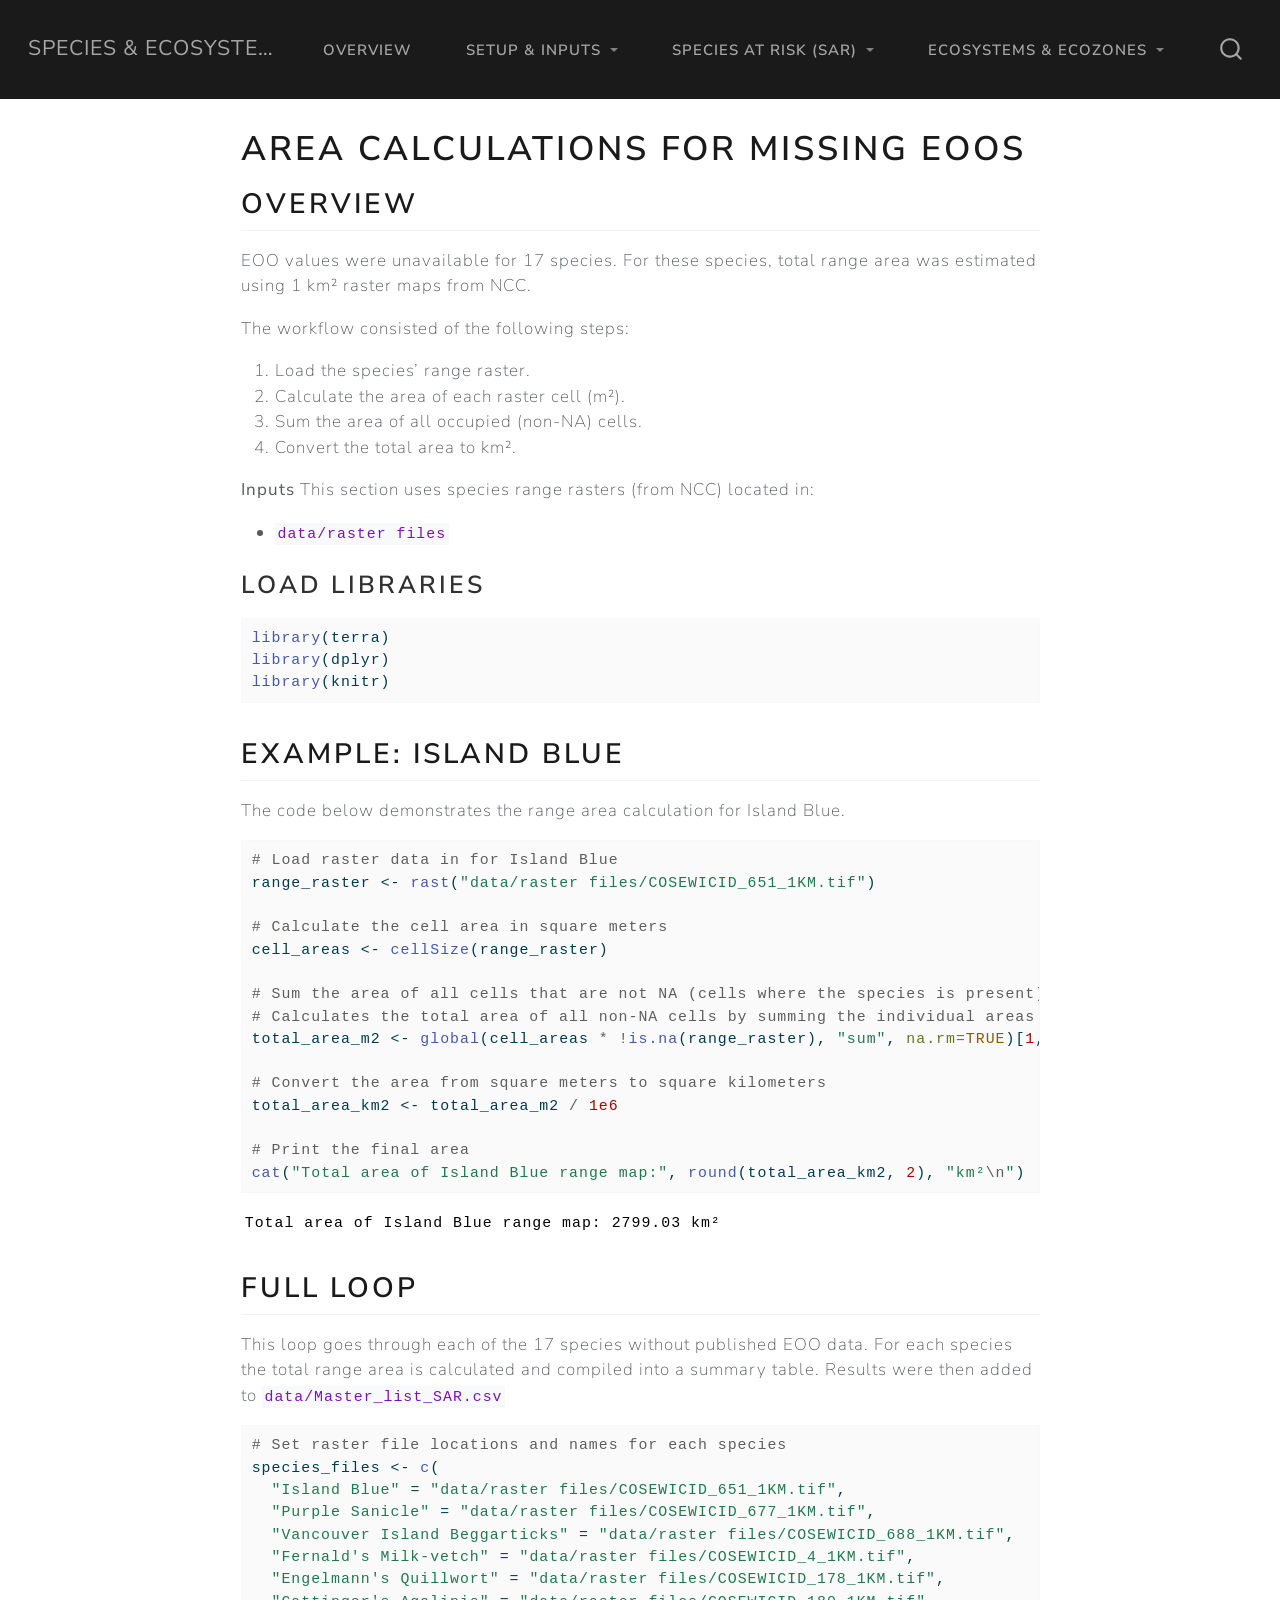
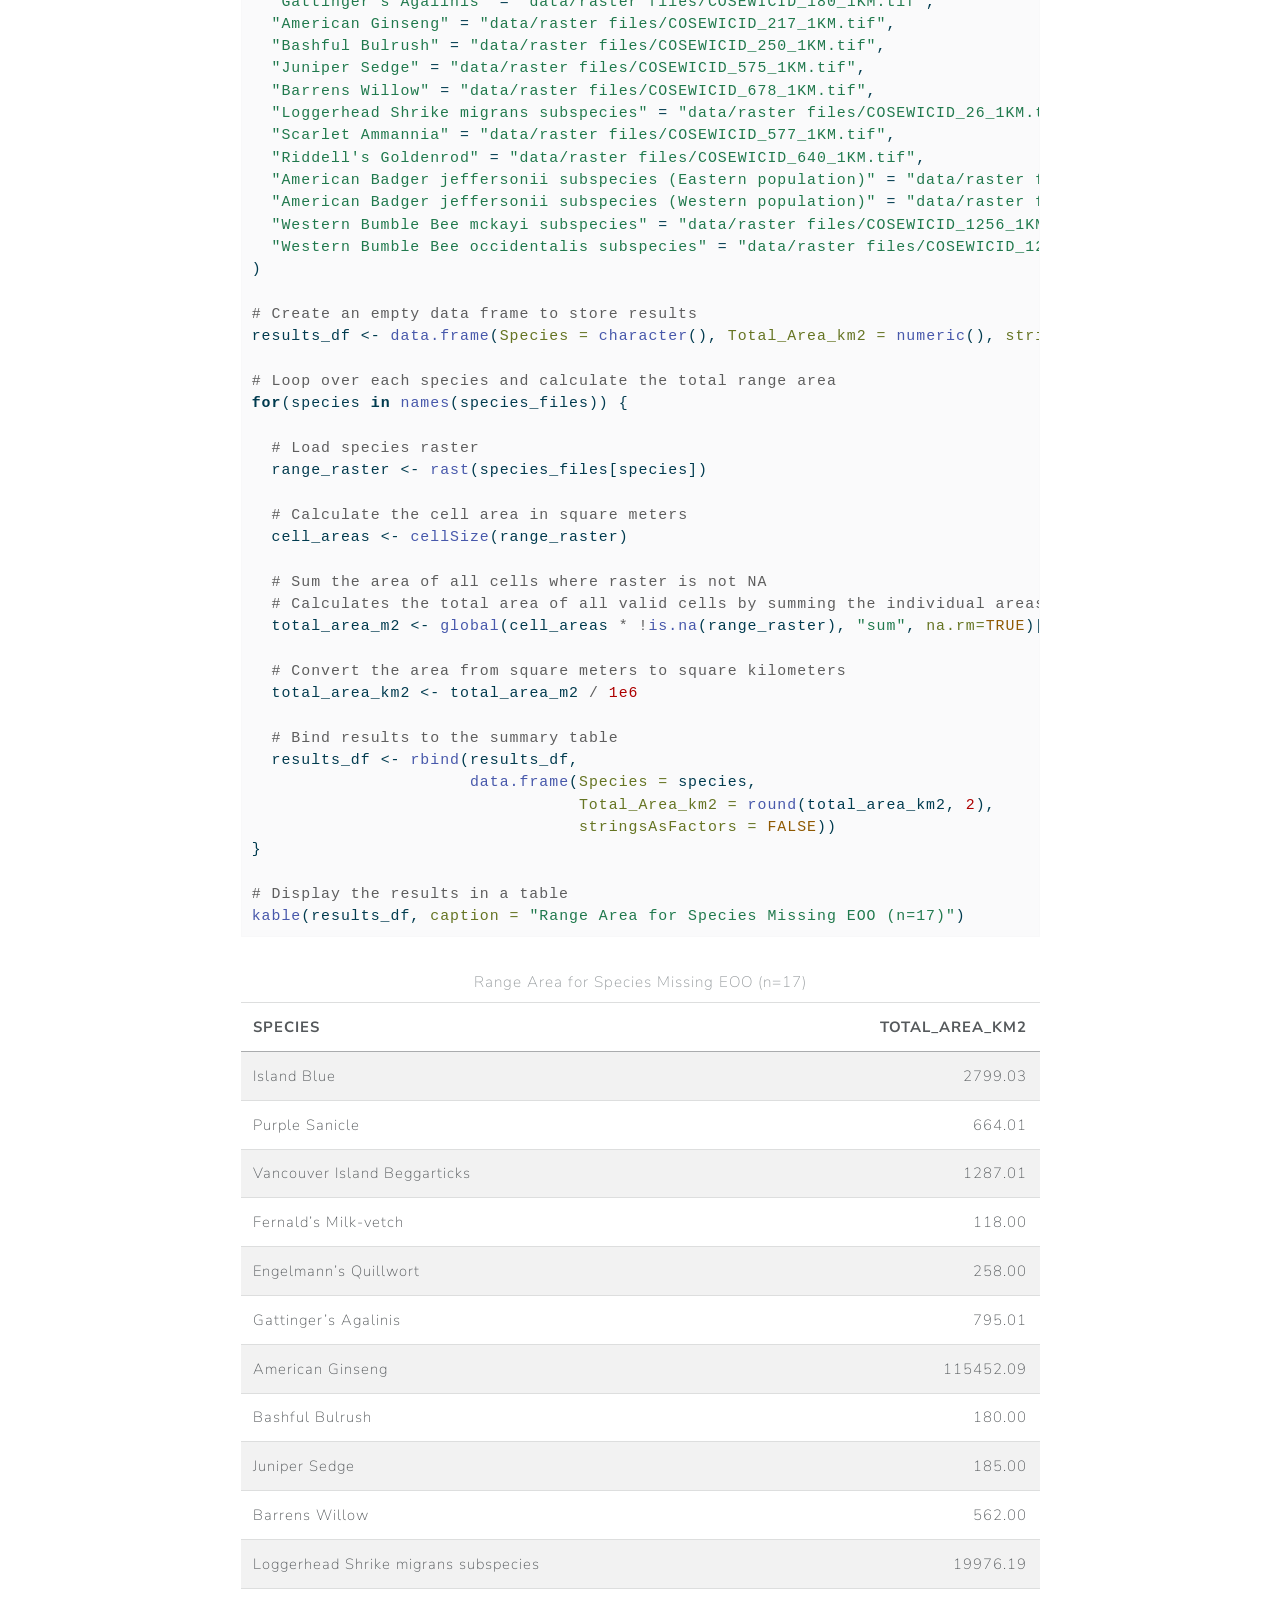
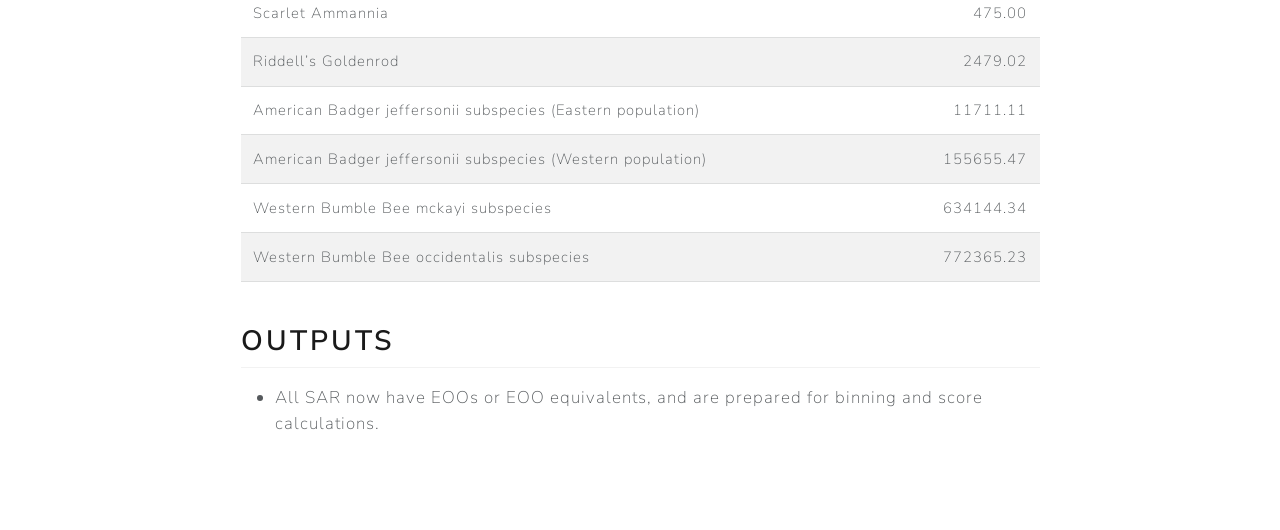
==== 01-Range_Map_Area_Calculations.html @ 6e0d2b4c "pages" ====
<!DOCTYPE html>
<html xmlns="http://www.w3.org/1999/xhtml" lang="en" xml:lang="en"><head>

<meta charset="utf-8">
<meta name="generator" content="quarto-1.7.32">

<meta name="viewport" content="width=device-width, initial-scale=1.0, user-scalable=yes">


<title>Area Calculations for Missing EOOs – Species &amp; Ecosystem Mapping Project Code</title>
<style>
code{white-space: pre-wrap;}
span.smallcaps{font-variant: small-caps;}
div.columns{display: flex; gap: min(4vw, 1.5em);}
div.column{flex: auto; overflow-x: auto;}
div.hanging-indent{margin-left: 1.5em; text-indent: -1.5em;}
ul.task-list{list-style: none;}
ul.task-list li input[type="checkbox"] {
  width: 0.8em;
  margin: 0 0.8em 0.2em -1em; /* quarto-specific, see https://github.com/quarto-dev/quarto-cli/issues/4556 */ 
  vertical-align: middle;
}
/* CSS for syntax highlighting */
html { -webkit-text-size-adjust: 100%; }
pre > code.sourceCode { white-space: pre; position: relative; }
pre > code.sourceCode > span { display: inline-block; line-height: 1.25; }
pre > code.sourceCode > span:empty { height: 1.2em; }
.sourceCode { overflow: visible; }
code.sourceCode > span { color: inherit; text-decoration: inherit; }
div.sourceCode { margin: 1em 0; }
pre.sourceCode { margin: 0; }
@media screen {
div.sourceCode { overflow: auto; }
}
@media print {
pre > code.sourceCode { white-space: pre-wrap; }
pre > code.sourceCode > span { text-indent: -5em; padding-left: 5em; }
}
pre.numberSource code
  { counter-reset: source-line 0; }
pre.numberSource code > span
  { position: relative; left: -4em; counter-increment: source-line; }
pre.numberSource code > span > a:first-child::before
  { content: counter(source-line);
    position: relative; left: -1em; text-align: right; vertical-align: baseline;
    border: none; display: inline-block;
    -webkit-touch-callout: none; -webkit-user-select: none;
    -khtml-user-select: none; -moz-user-select: none;
    -ms-user-select: none; user-select: none;
    padding: 0 4px; width: 4em;
  }
pre.numberSource { margin-left: 3em;  padding-left: 4px; }
div.sourceCode
  {   }
@media screen {
pre > code.sourceCode > span > a:first-child::before { text-decoration: underline; }
}
</style>


<script src="site_libs/quarto-nav/quarto-nav.js"></script>
<script src="site_libs/quarto-nav/headroom.min.js"></script>
<script src="site_libs/clipboard/clipboard.min.js"></script>
<script src="site_libs/quarto-search/autocomplete.umd.js"></script>
<script src="site_libs/quarto-search/fuse.min.js"></script>
<script src="site_libs/quarto-search/quarto-search.js"></script>
<meta name="quarto:offset" content="./">
<script src="site_libs/quarto-html/quarto.js" type="module"></script>
<script src="site_libs/quarto-html/tabsets/tabsets.js" type="module"></script>
<script src="site_libs/quarto-html/popper.min.js"></script>
<script src="site_libs/quarto-html/tippy.umd.min.js"></script>
<script src="site_libs/quarto-html/anchor.min.js"></script>
<link href="site_libs/quarto-html/tippy.css" rel="stylesheet">
<link href="site_libs/quarto-html/quarto-syntax-highlighting-37eea08aefeeee20ff55810ff984fec1.css" rel="stylesheet" id="quarto-text-highlighting-styles">
<script src="site_libs/bootstrap/bootstrap.min.js"></script>
<link href="site_libs/bootstrap/bootstrap-icons.css" rel="stylesheet">
<link href="site_libs/bootstrap/bootstrap-bb49951d50c4a7e8d052f44ae1610a34.min.css" rel="stylesheet" append-hash="true" id="quarto-bootstrap" data-mode="light">
<script id="quarto-search-options" type="application/json">{
  "location": "navbar",
  "copy-button": false,
  "collapse-after": 3,
  "panel-placement": "end",
  "type": "overlay",
  "limit": 50,
  "keyboard-shortcut": [
    "f",
    "/",
    "s"
  ],
  "show-item-context": false,
  "language": {
    "search-no-results-text": "No results",
    "search-matching-documents-text": "matching documents",
    "search-copy-link-title": "Copy link to search",
    "search-hide-matches-text": "Hide additional matches",
    "search-more-match-text": "more match in this document",
    "search-more-matches-text": "more matches in this document",
    "search-clear-button-title": "Clear",
    "search-text-placeholder": "",
    "search-detached-cancel-button-title": "Cancel",
    "search-submit-button-title": "Submit",
    "search-label": "Search"
  }
}</script>


<link rel="stylesheet" href="styles.css">
</head>

<body class="nav-fixed fullcontent quarto-light">

<div id="quarto-search-results"></div>
  <header id="quarto-header" class="headroom fixed-top">
    <nav class="navbar navbar-expand-lg " data-bs-theme="dark">
      <div class="navbar-container container-fluid">
      <div class="navbar-brand-container mx-auto">
    <a class="navbar-brand" href="./index.html">
    <span class="navbar-title">Species &amp; Ecosystem Mapping Project Code</span>
    </a>
  </div>
            <div id="quarto-search" class="" title="Search"></div>
          <button class="navbar-toggler" type="button" data-bs-toggle="collapse" data-bs-target="#navbarCollapse" aria-controls="navbarCollapse" role="menu" aria-expanded="false" aria-label="Toggle navigation" onclick="if (window.quartoToggleHeadroom) { window.quartoToggleHeadroom(); }">
  <span class="navbar-toggler-icon"></span>
</button>
          <div class="collapse navbar-collapse" id="navbarCollapse">
            <ul class="navbar-nav navbar-nav-scroll me-auto">
  <li class="nav-item">
    <a class="nav-link" href="./index.html"> 
<span class="menu-text">Overview</span></a>
  </li>  
  <li class="nav-item dropdown ">
    <a class="nav-link dropdown-toggle" href="#" id="nav-menu-setup--inputs" role="link" data-bs-toggle="dropdown" aria-expanded="false">
 <span class="menu-text">Setup &amp; Inputs</span>
    </a>
    <ul class="dropdown-menu" aria-labelledby="nav-menu-setup--inputs">    
        <li>
    <a class="dropdown-item" href="./SAR_Setup.html">
 <span class="dropdown-text">SAR Setup</span></a>
  </li>  
        <li>
    <a class="dropdown-item" href="./03-Grid.html">
 <span class="dropdown-text">Grid Creation</span></a>
  </li>  
    </ul>
  </li>
  <li class="nav-item dropdown ">
    <a class="nav-link dropdown-toggle" href="#" id="nav-menu-species-at-risk-(sar" role="link" data-bs-toggle="dropdown" aria-expanded="false">
 <span class="menu-text">Species at Risk (SAR)</span>
    </a>
    <ul class="dropdown-menu" aria-labelledby="nav-menu-species-at-risk-(sar">    
        <li>
    <a class="dropdown-item" href="./01-Range_Map_Area_Calculations.html">
 <span class="dropdown-text">Area Calculations for Missing EOOs</span></a>
  </li>  
        <li>
    <a class="dropdown-item" href="./02-Calculated_Scores_SAR.html">
 <span class="dropdown-text">SAR Score Calculations</span></a>
  </li>  
        <li>
    <a class="dropdown-item" href="./04-Loop_SAR.html">
 <span class="dropdown-text">SAR Extraction Loop</span></a>
  </li>  
        <li>
    <a class="dropdown-item" href="./05-Mapping_SAR.html">
 <span class="dropdown-text">Static and Interactive Mapping of SAR</span></a>
  </li>  
    </ul>
  </li>
  <li class="nav-item dropdown ">
    <a class="nav-link dropdown-toggle" href="#" id="nav-menu-ecosystems--ecozones" role="link" data-bs-toggle="dropdown" aria-expanded="false">
 <span class="menu-text">Ecosystems &amp; Ecozones</span>
    </a>
    <ul class="dropdown-menu" aria-labelledby="nav-menu-ecosystems--ecozones">    
        <li>
    <a class="dropdown-item" href="./06-Calculated_Scores_Ecotypes.html">
 <span class="dropdown-text">Ecosystem Score Calculations</span></a>
  </li>  
        <li>
    <a class="dropdown-item" href="./07-Loop_Ecotype.html">
 <span class="dropdown-text">Ecosystem Extraction Loop</span></a>
  </li>  
        <li>
    <a class="dropdown-item" href="./08-Mosaic_Ecozones.html">
 <span class="dropdown-text">Mosaicking Ecozones</span></a>
  </li>  
        <li>
    <a class="dropdown-item" href="./09-Ecotype_Mapping.html">
 <span class="dropdown-text">Static Mapping of Ecosystems</span></a>
  </li>  
        <li>
    <a class="dropdown-item" href="./10-Ecozone_Mapping.html">
 <span class="dropdown-text">Static Ecozone Mapping</span></a>
  </li>  
    </ul>
  </li>
</ul>
          </div> <!-- /navcollapse -->
            <div class="quarto-navbar-tools">
</div>
      </div> <!-- /container-fluid -->
    </nav>
</header>
<!-- content -->
<div id="quarto-content" class="quarto-container page-columns page-rows-contents page-layout-article page-navbar">
<!-- sidebar -->
<!-- margin-sidebar -->
    
<!-- main -->
<main class="content" id="quarto-document-content">

<header id="title-block-header" class="quarto-title-block default">
<div class="quarto-title">
<h1 class="title">Area Calculations for Missing EOOs</h1>
</div>



<div class="quarto-title-meta">

    
  
    
  </div>
  


</header>


<section id="overview" class="level2">
<h2 class="anchored" data-anchor-id="overview">Overview</h2>
<p>EOO values were unavailable for 17 species. For these species, total range area was estimated using 1 km² raster maps from NCC.</p>
<p>The workflow consisted of the following steps:</p>
<ol type="1">
<li>Load the species’ range raster.</li>
<li>Calculate the area of each raster cell (m²).</li>
<li>Sum the area of all occupied (non‑NA) cells.</li>
<li>Convert the total area to km².</li>
</ol>
<p><strong>Inputs</strong> This section uses species range rasters (from NCC) located in:</p>
<ul>
<li><code>data/raster files</code></li>
</ul>
<section id="load-libraries" class="level3">
<h3 class="anchored" data-anchor-id="load-libraries">Load Libraries</h3>
<div class="cell">
<div class="sourceCode cell-code" id="cb1"><pre class="sourceCode r code-with-copy"><code class="sourceCode r"><span id="cb1-1"><a href="#cb1-1" aria-hidden="true" tabindex="-1"></a><span class="fu">library</span>(terra)</span>
<span id="cb1-2"><a href="#cb1-2" aria-hidden="true" tabindex="-1"></a><span class="fu">library</span>(dplyr)</span>
<span id="cb1-3"><a href="#cb1-3" aria-hidden="true" tabindex="-1"></a><span class="fu">library</span>(knitr)</span></code><button title="Copy to Clipboard" class="code-copy-button"><i class="bi"></i></button></pre></div>
</div>
</section>
</section>
<section id="example-island-blue" class="level2">
<h2 class="anchored" data-anchor-id="example-island-blue">Example: Island Blue</h2>
<p>The code below demonstrates the range area calculation for Island Blue.</p>
<div class="cell">
<div class="sourceCode cell-code" id="cb2"><pre class="sourceCode r code-with-copy"><code class="sourceCode r"><span id="cb2-1"><a href="#cb2-1" aria-hidden="true" tabindex="-1"></a><span class="co"># Load raster data in for Island Blue</span></span>
<span id="cb2-2"><a href="#cb2-2" aria-hidden="true" tabindex="-1"></a>range_raster <span class="ot">&lt;-</span> <span class="fu">rast</span>(<span class="st">"data/raster files/COSEWICID_651_1KM.tif"</span>)</span>
<span id="cb2-3"><a href="#cb2-3" aria-hidden="true" tabindex="-1"></a></span>
<span id="cb2-4"><a href="#cb2-4" aria-hidden="true" tabindex="-1"></a><span class="co"># Calculate the cell area in square meters</span></span>
<span id="cb2-5"><a href="#cb2-5" aria-hidden="true" tabindex="-1"></a>cell_areas <span class="ot">&lt;-</span> <span class="fu">cellSize</span>(range_raster)</span>
<span id="cb2-6"><a href="#cb2-6" aria-hidden="true" tabindex="-1"></a></span>
<span id="cb2-7"><a href="#cb2-7" aria-hidden="true" tabindex="-1"></a><span class="co"># Sum the area of all cells that are not NA (cells where the species is present)</span></span>
<span id="cb2-8"><a href="#cb2-8" aria-hidden="true" tabindex="-1"></a><span class="co"># Calculates the total area of all non-NA cells by summing the individual areas</span></span>
<span id="cb2-9"><a href="#cb2-9" aria-hidden="true" tabindex="-1"></a>total_area_m2 <span class="ot">&lt;-</span> <span class="fu">global</span>(cell_areas <span class="sc">*</span> <span class="sc">!</span><span class="fu">is.na</span>(range_raster), <span class="st">"sum"</span>, <span class="at">na.rm=</span><span class="cn">TRUE</span>)[<span class="dv">1</span>,<span class="dv">1</span>]</span>
<span id="cb2-10"><a href="#cb2-10" aria-hidden="true" tabindex="-1"></a></span>
<span id="cb2-11"><a href="#cb2-11" aria-hidden="true" tabindex="-1"></a><span class="co"># Convert the area from square meters to square kilometers</span></span>
<span id="cb2-12"><a href="#cb2-12" aria-hidden="true" tabindex="-1"></a>total_area_km2 <span class="ot">&lt;-</span> total_area_m2 <span class="sc">/</span> <span class="fl">1e6</span></span>
<span id="cb2-13"><a href="#cb2-13" aria-hidden="true" tabindex="-1"></a></span>
<span id="cb2-14"><a href="#cb2-14" aria-hidden="true" tabindex="-1"></a><span class="co"># Print the final area</span></span>
<span id="cb2-15"><a href="#cb2-15" aria-hidden="true" tabindex="-1"></a><span class="fu">cat</span>(<span class="st">"Total area of Island Blue range map:"</span>, <span class="fu">round</span>(total_area_km2, <span class="dv">2</span>), <span class="st">"km²</span><span class="sc">\n</span><span class="st">"</span>)</span></code><button title="Copy to Clipboard" class="code-copy-button"><i class="bi"></i></button></pre></div>
</div>
<div class="cell">
<div class="cell-output cell-output-stdout">
<pre><code>Total area of Island Blue range map: 2799.03 km²</code></pre>
</div>
</div>
</section>
<section id="full-loop" class="level2">
<h2 class="anchored" data-anchor-id="full-loop">Full Loop</h2>
<p>This loop goes through each of the 17 species without published EOO data. For each species the total range area is calculated and compiled into a summary table. Results were then added to <code>data/Master_list_SAR.csv</code></p>
<div class="cell">
<div class="sourceCode cell-code" id="cb4"><pre class="sourceCode r code-with-copy"><code class="sourceCode r"><span id="cb4-1"><a href="#cb4-1" aria-hidden="true" tabindex="-1"></a><span class="co"># Set raster file locations and names for each species</span></span>
<span id="cb4-2"><a href="#cb4-2" aria-hidden="true" tabindex="-1"></a>species_files <span class="ot">&lt;-</span> <span class="fu">c</span>(</span>
<span id="cb4-3"><a href="#cb4-3" aria-hidden="true" tabindex="-1"></a>  <span class="st">"Island Blue"</span> <span class="ot">=</span> <span class="st">"data/raster files/COSEWICID_651_1KM.tif"</span>,</span>
<span id="cb4-4"><a href="#cb4-4" aria-hidden="true" tabindex="-1"></a>  <span class="st">"Purple Sanicle"</span> <span class="ot">=</span> <span class="st">"data/raster files/COSEWICID_677_1KM.tif"</span>,</span>
<span id="cb4-5"><a href="#cb4-5" aria-hidden="true" tabindex="-1"></a>  <span class="st">"Vancouver Island Beggarticks"</span> <span class="ot">=</span> <span class="st">"data/raster files/COSEWICID_688_1KM.tif"</span>,</span>
<span id="cb4-6"><a href="#cb4-6" aria-hidden="true" tabindex="-1"></a>  <span class="st">"Fernald's Milk-vetch"</span> <span class="ot">=</span> <span class="st">"data/raster files/COSEWICID_4_1KM.tif"</span>,</span>
<span id="cb4-7"><a href="#cb4-7" aria-hidden="true" tabindex="-1"></a>  <span class="st">"Engelmann's Quillwort"</span> <span class="ot">=</span> <span class="st">"data/raster files/COSEWICID_178_1KM.tif"</span>,</span>
<span id="cb4-8"><a href="#cb4-8" aria-hidden="true" tabindex="-1"></a>  <span class="st">"Gattinger's Agalinis"</span> <span class="ot">=</span> <span class="st">"data/raster files/COSEWICID_180_1KM.tif"</span>,</span>
<span id="cb4-9"><a href="#cb4-9" aria-hidden="true" tabindex="-1"></a>  <span class="st">"American Ginseng"</span> <span class="ot">=</span> <span class="st">"data/raster files/COSEWICID_217_1KM.tif"</span>,</span>
<span id="cb4-10"><a href="#cb4-10" aria-hidden="true" tabindex="-1"></a>  <span class="st">"Bashful Bulrush"</span> <span class="ot">=</span> <span class="st">"data/raster files/COSEWICID_250_1KM.tif"</span>,</span>
<span id="cb4-11"><a href="#cb4-11" aria-hidden="true" tabindex="-1"></a>  <span class="st">"Juniper Sedge"</span> <span class="ot">=</span> <span class="st">"data/raster files/COSEWICID_575_1KM.tif"</span>,</span>
<span id="cb4-12"><a href="#cb4-12" aria-hidden="true" tabindex="-1"></a>  <span class="st">"Barrens Willow"</span> <span class="ot">=</span> <span class="st">"data/raster files/COSEWICID_678_1KM.tif"</span>,</span>
<span id="cb4-13"><a href="#cb4-13" aria-hidden="true" tabindex="-1"></a>  <span class="st">"Loggerhead Shrike migrans subspecies"</span> <span class="ot">=</span> <span class="st">"data/raster files/COSEWICID_26_1KM.tif"</span>,</span>
<span id="cb4-14"><a href="#cb4-14" aria-hidden="true" tabindex="-1"></a>  <span class="st">"Scarlet Ammannia"</span> <span class="ot">=</span> <span class="st">"data/raster files/COSEWICID_577_1KM.tif"</span>,</span>
<span id="cb4-15"><a href="#cb4-15" aria-hidden="true" tabindex="-1"></a>  <span class="st">"Riddell's Goldenrod"</span> <span class="ot">=</span> <span class="st">"data/raster files/COSEWICID_640_1KM.tif"</span>,</span>
<span id="cb4-16"><a href="#cb4-16" aria-hidden="true" tabindex="-1"></a>  <span class="st">"American Badger jeffersonii subspecies (Eastern population)"</span> <span class="ot">=</span> <span class="st">"data/raster files/COSEWICID_1230_1KM.tif"</span>,</span>
<span id="cb4-17"><a href="#cb4-17" aria-hidden="true" tabindex="-1"></a>  <span class="st">"American Badger jeffersonii subspecies (Western population)"</span> <span class="ot">=</span> <span class="st">"data/raster files/COSEWICID_1229_1KM.tif"</span>,</span>
<span id="cb4-18"><a href="#cb4-18" aria-hidden="true" tabindex="-1"></a>  <span class="st">"Western Bumble Bee mckayi subspecies"</span> <span class="ot">=</span> <span class="st">"data/raster files/COSEWICID_1256_1KM.tif"</span>,</span>
<span id="cb4-19"><a href="#cb4-19" aria-hidden="true" tabindex="-1"></a>  <span class="st">"Western Bumble Bee occidentalis subspecies"</span> <span class="ot">=</span> <span class="st">"data/raster files/COSEWICID_1267_1KM.tif"</span></span>
<span id="cb4-20"><a href="#cb4-20" aria-hidden="true" tabindex="-1"></a>)</span>
<span id="cb4-21"><a href="#cb4-21" aria-hidden="true" tabindex="-1"></a></span>
<span id="cb4-22"><a href="#cb4-22" aria-hidden="true" tabindex="-1"></a><span class="co"># Create an empty data frame to store results</span></span>
<span id="cb4-23"><a href="#cb4-23" aria-hidden="true" tabindex="-1"></a>results_df <span class="ot">&lt;-</span> <span class="fu">data.frame</span>(<span class="at">Species =</span> <span class="fu">character</span>(), <span class="at">Total_Area_km2 =</span> <span class="fu">numeric</span>(), <span class="at">stringsAsFactors =</span> <span class="cn">FALSE</span>)</span>
<span id="cb4-24"><a href="#cb4-24" aria-hidden="true" tabindex="-1"></a></span>
<span id="cb4-25"><a href="#cb4-25" aria-hidden="true" tabindex="-1"></a><span class="co"># Loop over each species and calculate the total range area</span></span>
<span id="cb4-26"><a href="#cb4-26" aria-hidden="true" tabindex="-1"></a><span class="cf">for</span>(species <span class="cf">in</span> <span class="fu">names</span>(species_files)) {</span>
<span id="cb4-27"><a href="#cb4-27" aria-hidden="true" tabindex="-1"></a>  </span>
<span id="cb4-28"><a href="#cb4-28" aria-hidden="true" tabindex="-1"></a>  <span class="co"># Load species raster</span></span>
<span id="cb4-29"><a href="#cb4-29" aria-hidden="true" tabindex="-1"></a>  range_raster <span class="ot">&lt;-</span> <span class="fu">rast</span>(species_files[species])</span>
<span id="cb4-30"><a href="#cb4-30" aria-hidden="true" tabindex="-1"></a>  </span>
<span id="cb4-31"><a href="#cb4-31" aria-hidden="true" tabindex="-1"></a>  <span class="co"># Calculate the cell area in square meters</span></span>
<span id="cb4-32"><a href="#cb4-32" aria-hidden="true" tabindex="-1"></a>  cell_areas <span class="ot">&lt;-</span> <span class="fu">cellSize</span>(range_raster)</span>
<span id="cb4-33"><a href="#cb4-33" aria-hidden="true" tabindex="-1"></a>  </span>
<span id="cb4-34"><a href="#cb4-34" aria-hidden="true" tabindex="-1"></a>  <span class="co"># Sum the area of all cells where raster is not NA</span></span>
<span id="cb4-35"><a href="#cb4-35" aria-hidden="true" tabindex="-1"></a>  <span class="co"># Calculates the total area of all valid cells by summing the individual areas</span></span>
<span id="cb4-36"><a href="#cb4-36" aria-hidden="true" tabindex="-1"></a>  total_area_m2 <span class="ot">&lt;-</span> <span class="fu">global</span>(cell_areas <span class="sc">*</span> <span class="sc">!</span><span class="fu">is.na</span>(range_raster), <span class="st">"sum"</span>, <span class="at">na.rm=</span><span class="cn">TRUE</span>)[<span class="dv">1</span>,<span class="dv">1</span>]</span>
<span id="cb4-37"><a href="#cb4-37" aria-hidden="true" tabindex="-1"></a>  </span>
<span id="cb4-38"><a href="#cb4-38" aria-hidden="true" tabindex="-1"></a>  <span class="co"># Convert the area from square meters to square kilometers</span></span>
<span id="cb4-39"><a href="#cb4-39" aria-hidden="true" tabindex="-1"></a>  total_area_km2 <span class="ot">&lt;-</span> total_area_m2 <span class="sc">/</span> <span class="fl">1e6</span></span>
<span id="cb4-40"><a href="#cb4-40" aria-hidden="true" tabindex="-1"></a>  </span>
<span id="cb4-41"><a href="#cb4-41" aria-hidden="true" tabindex="-1"></a>  <span class="co"># Bind results to the summary table</span></span>
<span id="cb4-42"><a href="#cb4-42" aria-hidden="true" tabindex="-1"></a>  results_df <span class="ot">&lt;-</span> <span class="fu">rbind</span>(results_df,</span>
<span id="cb4-43"><a href="#cb4-43" aria-hidden="true" tabindex="-1"></a>                      <span class="fu">data.frame</span>(<span class="at">Species =</span> species,</span>
<span id="cb4-44"><a href="#cb4-44" aria-hidden="true" tabindex="-1"></a>                                 <span class="at">Total_Area_km2 =</span> <span class="fu">round</span>(total_area_km2, <span class="dv">2</span>),</span>
<span id="cb4-45"><a href="#cb4-45" aria-hidden="true" tabindex="-1"></a>                                 <span class="at">stringsAsFactors =</span> <span class="cn">FALSE</span>))</span>
<span id="cb4-46"><a href="#cb4-46" aria-hidden="true" tabindex="-1"></a>}</span>
<span id="cb4-47"><a href="#cb4-47" aria-hidden="true" tabindex="-1"></a></span>
<span id="cb4-48"><a href="#cb4-48" aria-hidden="true" tabindex="-1"></a><span class="co"># Display the results in a table</span></span>
<span id="cb4-49"><a href="#cb4-49" aria-hidden="true" tabindex="-1"></a><span class="fu">kable</span>(results_df, <span class="at">caption =</span> <span class="st">"Range Area for Species Missing EOO (n=17)"</span>)</span></code><button title="Copy to Clipboard" class="code-copy-button"><i class="bi"></i></button></pre></div>
</div>
<div class="cell">
<div class="cell-output-display">
<table class="caption-top table table-sm table-striped small">
<caption>Range Area for Species Missing EOO (n=17)</caption>
<colgroup>
<col style="width: 80%">
<col style="width: 20%">
</colgroup>
<thead>
<tr class="header">
<th style="text-align: left;">Species</th>
<th style="text-align: right;">Total_Area_km2</th>
</tr>
</thead>
<tbody>
<tr class="odd">
<td style="text-align: left;">Island Blue</td>
<td style="text-align: right;">2799.03</td>
</tr>
<tr class="even">
<td style="text-align: left;">Purple Sanicle</td>
<td style="text-align: right;">664.01</td>
</tr>
<tr class="odd">
<td style="text-align: left;">Vancouver Island Beggarticks</td>
<td style="text-align: right;">1287.01</td>
</tr>
<tr class="even">
<td style="text-align: left;">Fernald’s Milk-vetch</td>
<td style="text-align: right;">118.00</td>
</tr>
<tr class="odd">
<td style="text-align: left;">Engelmann’s Quillwort</td>
<td style="text-align: right;">258.00</td>
</tr>
<tr class="even">
<td style="text-align: left;">Gattinger’s Agalinis</td>
<td style="text-align: right;">795.01</td>
</tr>
<tr class="odd">
<td style="text-align: left;">American Ginseng</td>
<td style="text-align: right;">115452.09</td>
</tr>
<tr class="even">
<td style="text-align: left;">Bashful Bulrush</td>
<td style="text-align: right;">180.00</td>
</tr>
<tr class="odd">
<td style="text-align: left;">Juniper Sedge</td>
<td style="text-align: right;">185.00</td>
</tr>
<tr class="even">
<td style="text-align: left;">Barrens Willow</td>
<td style="text-align: right;">562.00</td>
</tr>
<tr class="odd">
<td style="text-align: left;">Loggerhead Shrike migrans subspecies</td>
<td style="text-align: right;">19976.19</td>
</tr>
<tr class="even">
<td style="text-align: left;">Scarlet Ammannia</td>
<td style="text-align: right;">475.00</td>
</tr>
<tr class="odd">
<td style="text-align: left;">Riddell’s Goldenrod</td>
<td style="text-align: right;">2479.02</td>
</tr>
<tr class="even">
<td style="text-align: left;">American Badger jeffersonii subspecies (Eastern population)</td>
<td style="text-align: right;">11711.11</td>
</tr>
<tr class="odd">
<td style="text-align: left;">American Badger jeffersonii subspecies (Western population)</td>
<td style="text-align: right;">155655.47</td>
</tr>
<tr class="even">
<td style="text-align: left;">Western Bumble Bee mckayi subspecies</td>
<td style="text-align: right;">634144.34</td>
</tr>
<tr class="odd">
<td style="text-align: left;">Western Bumble Bee occidentalis subspecies</td>
<td style="text-align: right;">772365.23</td>
</tr>
</tbody>
</table>
</div>
</div>
</section>
<section id="outputs" class="level2">
<h2 class="anchored" data-anchor-id="outputs">Outputs</h2>
<ul>
<li>All SAR now have EOOs or EOO equivalents, and are prepared for binning and score calculations.</li>
</ul>


</section>

</main> <!-- /main -->
<script id="quarto-html-after-body" type="application/javascript">
  window.document.addEventListener("DOMContentLoaded", function (event) {
    const icon = "";
    const anchorJS = new window.AnchorJS();
    anchorJS.options = {
      placement: 'right',
      icon: icon
    };
    anchorJS.add('.anchored');
    const isCodeAnnotation = (el) => {
      for (const clz of el.classList) {
        if (clz.startsWith('code-annotation-')) {                     
          return true;
        }
      }
      return false;
    }
    const onCopySuccess = function(e) {
      // button target
      const button = e.trigger;
      // don't keep focus
      button.blur();
      // flash "checked"
      button.classList.add('code-copy-button-checked');
      var currentTitle = button.getAttribute("title");
      button.setAttribute("title", "Copied!");
      let tooltip;
      if (window.bootstrap) {
        button.setAttribute("data-bs-toggle", "tooltip");
        button.setAttribute("data-bs-placement", "left");
        button.setAttribute("data-bs-title", "Copied!");
        tooltip = new bootstrap.Tooltip(button, 
          { trigger: "manual", 
            customClass: "code-copy-button-tooltip",
            offset: [0, -8]});
        tooltip.show();    
      }
      setTimeout(function() {
        if (tooltip) {
          tooltip.hide();
          button.removeAttribute("data-bs-title");
          button.removeAttribute("data-bs-toggle");
          button.removeAttribute("data-bs-placement");
        }
        button.setAttribute("title", currentTitle);
        button.classList.remove('code-copy-button-checked');
      }, 1000);
      // clear code selection
      e.clearSelection();
    }
    const getTextToCopy = function(trigger) {
        const codeEl = trigger.previousElementSibling.cloneNode(true);
        for (const childEl of codeEl.children) {
          if (isCodeAnnotation(childEl)) {
            childEl.remove();
          }
        }
        return codeEl.innerText;
    }
    const clipboard = new window.ClipboardJS('.code-copy-button:not([data-in-quarto-modal])', {
      text: getTextToCopy
    });
    clipboard.on('success', onCopySuccess);
    if (window.document.getElementById('quarto-embedded-source-code-modal')) {
      const clipboardModal = new window.ClipboardJS('.code-copy-button[data-in-quarto-modal]', {
        text: getTextToCopy,
        container: window.document.getElementById('quarto-embedded-source-code-modal')
      });
      clipboardModal.on('success', onCopySuccess);
    }
      var localhostRegex = new RegExp(/^(?:http|https):\/\/localhost\:?[0-9]*\//);
      var mailtoRegex = new RegExp(/^mailto:/);
        var filterRegex = new RegExp('/' + window.location.host + '/');
      var isInternal = (href) => {
          return filterRegex.test(href) || localhostRegex.test(href) || mailtoRegex.test(href);
      }
      // Inspect non-navigation links and adorn them if external
     var links = window.document.querySelectorAll('a[href]:not(.nav-link):not(.navbar-brand):not(.toc-action):not(.sidebar-link):not(.sidebar-item-toggle):not(.pagination-link):not(.no-external):not([aria-hidden]):not(.dropdown-item):not(.quarto-navigation-tool):not(.about-link)');
      for (var i=0; i<links.length; i++) {
        const link = links[i];
        if (!isInternal(link.href)) {
          // undo the damage that might have been done by quarto-nav.js in the case of
          // links that we want to consider external
          if (link.dataset.originalHref !== undefined) {
            link.href = link.dataset.originalHref;
          }
        }
      }
    function tippyHover(el, contentFn, onTriggerFn, onUntriggerFn) {
      const config = {
        allowHTML: true,
        maxWidth: 500,
        delay: 100,
        arrow: false,
        appendTo: function(el) {
            return el.parentElement;
        },
        interactive: true,
        interactiveBorder: 10,
        theme: 'quarto',
        placement: 'bottom-start',
      };
      if (contentFn) {
        config.content = contentFn;
      }
      if (onTriggerFn) {
        config.onTrigger = onTriggerFn;
      }
      if (onUntriggerFn) {
        config.onUntrigger = onUntriggerFn;
      }
      window.tippy(el, config); 
    }
    const noterefs = window.document.querySelectorAll('a[role="doc-noteref"]');
    for (var i=0; i<noterefs.length; i++) {
      const ref = noterefs[i];
      tippyHover(ref, function() {
        // use id or data attribute instead here
        let href = ref.getAttribute('data-footnote-href') || ref.getAttribute('href');
        try { href = new URL(href).hash; } catch {}
        const id = href.replace(/^#\/?/, "");
        const note = window.document.getElementById(id);
        if (note) {
          return note.innerHTML;
        } else {
          return "";
        }
      });
    }
    const xrefs = window.document.querySelectorAll('a.quarto-xref');
    const processXRef = (id, note) => {
      // Strip column container classes
      const stripColumnClz = (el) => {
        el.classList.remove("page-full", "page-columns");
        if (el.children) {
          for (const child of el.children) {
            stripColumnClz(child);
          }
        }
      }
      stripColumnClz(note)
      if (id === null || id.startsWith('sec-')) {
        // Special case sections, only their first couple elements
        const container = document.createElement("div");
        if (note.children && note.children.length > 2) {
          container.appendChild(note.children[0].cloneNode(true));
          for (let i = 1; i < note.children.length; i++) {
            const child = note.children[i];
            if (child.tagName === "P" && child.innerText === "") {
              continue;
            } else {
              container.appendChild(child.cloneNode(true));
              break;
            }
          }
          if (window.Quarto?.typesetMath) {
            window.Quarto.typesetMath(container);
          }
          return container.innerHTML
        } else {
          if (window.Quarto?.typesetMath) {
            window.Quarto.typesetMath(note);
          }
          return note.innerHTML;
        }
      } else {
        // Remove any anchor links if they are present
        const anchorLink = note.querySelector('a.anchorjs-link');
        if (anchorLink) {
          anchorLink.remove();
        }
        if (window.Quarto?.typesetMath) {
          window.Quarto.typesetMath(note);
        }
        if (note.classList.contains("callout")) {
          return note.outerHTML;
        } else {
          return note.innerHTML;
        }
      }
    }
    for (var i=0; i<xrefs.length; i++) {
      const xref = xrefs[i];
      tippyHover(xref, undefined, function(instance) {
        instance.disable();
        let url = xref.getAttribute('href');
        let hash = undefined; 
        if (url.startsWith('#')) {
          hash = url;
        } else {
          try { hash = new URL(url).hash; } catch {}
        }
        if (hash) {
          const id = hash.replace(/^#\/?/, "");
          const note = window.document.getElementById(id);
          if (note !== null) {
            try {
              const html = processXRef(id, note.cloneNode(true));
              instance.setContent(html);
            } finally {
              instance.enable();
              instance.show();
            }
          } else {
            // See if we can fetch this
            fetch(url.split('#')[0])
            .then(res => res.text())
            .then(html => {
              const parser = new DOMParser();
              const htmlDoc = parser.parseFromString(html, "text/html");
              const note = htmlDoc.getElementById(id);
              if (note !== null) {
                const html = processXRef(id, note);
                instance.setContent(html);
              } 
            }).finally(() => {
              instance.enable();
              instance.show();
            });
          }
        } else {
          // See if we can fetch a full url (with no hash to target)
          // This is a special case and we should probably do some content thinning / targeting
          fetch(url)
          .then(res => res.text())
          .then(html => {
            const parser = new DOMParser();
            const htmlDoc = parser.parseFromString(html, "text/html");
            const note = htmlDoc.querySelector('main.content');
            if (note !== null) {
              // This should only happen for chapter cross references
              // (since there is no id in the URL)
              // remove the first header
              if (note.children.length > 0 && note.children[0].tagName === "HEADER") {
                note.children[0].remove();
              }
              const html = processXRef(null, note);
              instance.setContent(html);
            } 
          }).finally(() => {
            instance.enable();
            instance.show();
          });
        }
      }, function(instance) {
      });
    }
        let selectedAnnoteEl;
        const selectorForAnnotation = ( cell, annotation) => {
          let cellAttr = 'data-code-cell="' + cell + '"';
          let lineAttr = 'data-code-annotation="' +  annotation + '"';
          const selector = 'span[' + cellAttr + '][' + lineAttr + ']';
          return selector;
        }
        const selectCodeLines = (annoteEl) => {
          const doc = window.document;
          const targetCell = annoteEl.getAttribute("data-target-cell");
          const targetAnnotation = annoteEl.getAttribute("data-target-annotation");
          const annoteSpan = window.document.querySelector(selectorForAnnotation(targetCell, targetAnnotation));
          const lines = annoteSpan.getAttribute("data-code-lines").split(",");
          const lineIds = lines.map((line) => {
            return targetCell + "-" + line;
          })
          let top = null;
          let height = null;
          let parent = null;
          if (lineIds.length > 0) {
              //compute the position of the single el (top and bottom and make a div)
              const el = window.document.getElementById(lineIds[0]);
              top = el.offsetTop;
              height = el.offsetHeight;
              parent = el.parentElement.parentElement;
            if (lineIds.length > 1) {
              const lastEl = window.document.getElementById(lineIds[lineIds.length - 1]);
              const bottom = lastEl.offsetTop + lastEl.offsetHeight;
              height = bottom - top;
            }
            if (top !== null && height !== null && parent !== null) {
              // cook up a div (if necessary) and position it 
              let div = window.document.getElementById("code-annotation-line-highlight");
              if (div === null) {
                div = window.document.createElement("div");
                div.setAttribute("id", "code-annotation-line-highlight");
                div.style.position = 'absolute';
                parent.appendChild(div);
              }
              div.style.top = top - 2 + "px";
              div.style.height = height + 4 + "px";
              div.style.left = 0;
              let gutterDiv = window.document.getElementById("code-annotation-line-highlight-gutter");
              if (gutterDiv === null) {
                gutterDiv = window.document.createElement("div");
                gutterDiv.setAttribute("id", "code-annotation-line-highlight-gutter");
                gutterDiv.style.position = 'absolute';
                const codeCell = window.document.getElementById(targetCell);
                const gutter = codeCell.querySelector('.code-annotation-gutter');
                gutter.appendChild(gutterDiv);
              }
              gutterDiv.style.top = top - 2 + "px";
              gutterDiv.style.height = height + 4 + "px";
            }
            selectedAnnoteEl = annoteEl;
          }
        };
        const unselectCodeLines = () => {
          const elementsIds = ["code-annotation-line-highlight", "code-annotation-line-highlight-gutter"];
          elementsIds.forEach((elId) => {
            const div = window.document.getElementById(elId);
            if (div) {
              div.remove();
            }
          });
          selectedAnnoteEl = undefined;
        };
          // Handle positioning of the toggle
      window.addEventListener(
        "resize",
        throttle(() => {
          elRect = undefined;
          if (selectedAnnoteEl) {
            selectCodeLines(selectedAnnoteEl);
          }
        }, 10)
      );
      function throttle(fn, ms) {
      let throttle = false;
      let timer;
        return (...args) => {
          if(!throttle) { // first call gets through
              fn.apply(this, args);
              throttle = true;
          } else { // all the others get throttled
              if(timer) clearTimeout(timer); // cancel #2
              timer = setTimeout(() => {
                fn.apply(this, args);
                timer = throttle = false;
              }, ms);
          }
        };
      }
        // Attach click handler to the DT
        const annoteDls = window.document.querySelectorAll('dt[data-target-cell]');
        for (const annoteDlNode of annoteDls) {
          annoteDlNode.addEventListener('click', (event) => {
            const clickedEl = event.target;
            if (clickedEl !== selectedAnnoteEl) {
              unselectCodeLines();
              const activeEl = window.document.querySelector('dt[data-target-cell].code-annotation-active');
              if (activeEl) {
                activeEl.classList.remove('code-annotation-active');
              }
              selectCodeLines(clickedEl);
              clickedEl.classList.add('code-annotation-active');
            } else {
              // Unselect the line
              unselectCodeLines();
              clickedEl.classList.remove('code-annotation-active');
            }
          });
        }
    const findCites = (el) => {
      const parentEl = el.parentElement;
      if (parentEl) {
        const cites = parentEl.dataset.cites;
        if (cites) {
          return {
            el,
            cites: cites.split(' ')
          };
        } else {
          return findCites(el.parentElement)
        }
      } else {
        return undefined;
      }
    };
    var bibliorefs = window.document.querySelectorAll('a[role="doc-biblioref"]');
    for (var i=0; i<bibliorefs.length; i++) {
      const ref = bibliorefs[i];
      const citeInfo = findCites(ref);
      if (citeInfo) {
        tippyHover(citeInfo.el, function() {
          var popup = window.document.createElement('div');
          citeInfo.cites.forEach(function(cite) {
            var citeDiv = window.document.createElement('div');
            citeDiv.classList.add('hanging-indent');
            citeDiv.classList.add('csl-entry');
            var biblioDiv = window.document.getElementById('ref-' + cite);
            if (biblioDiv) {
              citeDiv.innerHTML = biblioDiv.innerHTML;
            }
            popup.appendChild(citeDiv);
          });
          return popup.innerHTML;
        });
      }
    }
  });
  </script>
</div> <!-- /content -->




</body></html>
---- site_libs/quarto-html/tippy.css ----
.tippy-box[data-animation=fade][data-state=hidden]{opacity:0}[data-tippy-root]{max-width:calc(100vw - 10px)}.tippy-box{position:relative;background-color:#333;color:#fff;border-radius:4px;font-size:14px;line-height:1.4;white-space:normal;outline:0;transition-property:transform,visibility,opacity}.tippy-box[data-placement^=top]>.tippy-arrow{bottom:0}.tippy-box[data-placement^=top]>.tippy-arrow:before{bottom:-7px;left:0;border-width:8px 8px 0;border-top-color:initial;transform-origin:center top}.tippy-box[data-placement^=bottom]>.tippy-arrow{top:0}.tippy-box[data-placement^=bottom]>.tippy-arrow:before{top:-7px;left:0;border-width:0 8px 8px;border-bottom-color:initial;transform-origin:center bottom}.tippy-box[data-placement^=left]>.tippy-arrow{right:0}.tippy-box[data-placement^=left]>.tippy-arrow:before{border-width:8px 0 8px 8px;border-left-color:initial;right:-7px;transform-origin:center left}.tippy-box[data-placement^=right]>.tippy-arrow{left:0}.tippy-box[data-placement^=right]>.tippy-arrow:before{left:-7px;border-width:8px 8px 8px 0;border-right-color:initial;transform-origin:center right}.tippy-box[data-inertia][data-state=visible]{transition-timing-function:cubic-bezier(.54,1.5,.38,1.11)}.tippy-arrow{width:16px;height:16px;color:#333}.tippy-arrow:before{content:"";position:absolute;border-color:transparent;border-style:solid}.tippy-content{position:relative;padding:5px 9px;z-index:1}
---- site_libs/quarto-html/quarto-syntax-highlighting-37eea08aefeeee20ff55810ff984fec1.css ----
/* quarto syntax highlight colors */
:root {
  --quarto-hl-ot-color: #003B4F;
  --quarto-hl-at-color: #657422;
  --quarto-hl-ss-color: #20794D;
  --quarto-hl-an-color: #5E5E5E;
  --quarto-hl-fu-color: #4758AB;
  --quarto-hl-st-color: #20794D;
  --quarto-hl-cf-color: #003B4F;
  --quarto-hl-op-color: #5E5E5E;
  --quarto-hl-er-color: #AD0000;
  --quarto-hl-bn-color: #AD0000;
  --quarto-hl-al-color: #AD0000;
  --quarto-hl-va-color: #111111;
  --quarto-hl-bu-color: inherit;
  --quarto-hl-ex-color: inherit;
  --quarto-hl-pp-color: #AD0000;
  --quarto-hl-in-color: #5E5E5E;
  --quarto-hl-vs-color: #20794D;
  --quarto-hl-wa-color: #5E5E5E;
  --quarto-hl-do-color: #5E5E5E;
  --quarto-hl-im-color: #00769E;
  --quarto-hl-ch-color: #20794D;
  --quarto-hl-dt-color: #AD0000;
  --quarto-hl-fl-color: #AD0000;
  --quarto-hl-co-color: #5E5E5E;
  --quarto-hl-cv-color: #5E5E5E;
  --quarto-hl-cn-color: #8f5902;
  --quarto-hl-sc-color: #5E5E5E;
  --quarto-hl-dv-color: #AD0000;
  --quarto-hl-kw-color: #003B4F;
}

/* other quarto variables */
:root {
  --quarto-font-monospace: SFMono-Regular, Menlo, Monaco, Consolas, "Liberation Mono", "Courier New", monospace;
}

/* syntax highlight based on Pandoc's rules */
pre > code.sourceCode > span {
  color: #003B4F;
}

code.sourceCode > span {
  color: #003B4F;
}

div.sourceCode,
div.sourceCode pre.sourceCode {
  color: #003B4F;
}

/* Normal */
code span {
  color: #003B4F;
}

/* Alert */
code span.al {
  color: #AD0000;
  font-style: inherit;
}

/* Annotation */
code span.an {
  color: #5E5E5E;
  font-style: inherit;
}

/* Attribute */
code span.at {
  color: #657422;
  font-style: inherit;
}

/* BaseN */
code span.bn {
  color: #AD0000;
  font-style: inherit;
}

/* BuiltIn */
code span.bu {
  font-style: inherit;
}

/* ControlFlow */
code span.cf {
  color: #003B4F;
  font-weight: bold;
  font-style: inherit;
}

/* Char */
code span.ch {
  color: #20794D;
  font-style: inherit;
}

/* Constant */
code span.cn {
  color: #8f5902;
  font-style: inherit;
}

/* Comment */
code span.co {
  color: #5E5E5E;
  font-style: inherit;
}

/* CommentVar */
code span.cv {
  color: #5E5E5E;
  font-style: italic;
}

/* Documentation */
code span.do {
  color: #5E5E5E;
  font-style: italic;
}

/* DataType */
code span.dt {
  color: #AD0000;
  font-style: inherit;
}

/* DecVal */
code span.dv {
  color: #AD0000;
  font-style: inherit;
}

/* Error */
code span.er {
  color: #AD0000;
  font-style: inherit;
}

/* Extension */
code span.ex {
  font-style: inherit;
}

/* Float */
code span.fl {
  color: #AD0000;
  font-style: inherit;
}

/* Function */
code span.fu {
  color: #4758AB;
  font-style: inherit;
}

/* Import */
code span.im {
  color: #00769E;
  font-style: inherit;
}

/* Information */
code span.in {
  color: #5E5E5E;
  font-style: inherit;
}

/* Keyword */
code span.kw {
  color: #003B4F;
  font-weight: bold;
  font-style: inherit;
}

/* Operator */
code span.op {
  color: #5E5E5E;
  font-style: inherit;
}

/* Other */
code span.ot {
  color: #003B4F;
  font-style: inherit;
}

/* Preprocessor */
code span.pp {
  color: #AD0000;
  font-style: inherit;
}

/* SpecialChar */
code span.sc {
  color: #5E5E5E;
  font-style: inherit;
}

/* SpecialString */
code span.ss {
  color: #20794D;
  font-style: inherit;
}

/* String */
code span.st {
  color: #20794D;
  font-style: inherit;
}

/* Variable */
code span.va {
  color: #111111;
  font-style: inherit;
}

/* VerbatimString */
code span.vs {
  color: #20794D;
  font-style: inherit;
}

/* Warning */
code span.wa {
  color: #5E5E5E;
  font-style: italic;
}

.prevent-inlining {
  content: "</";
}

/*# sourceMappingURL=27d3d809615f7771493d095567f04340.css.map */
---- styles.css ----
/* Make Quarto sidebar wider */
.q-sidebar {
  width: 300px;       /* default ~220px, adjust as needed */
  min-width: 280px;   /* prevents collapsing */
}

/* Allow long page names to wrap instead of cutting off */
.q-sidebar .q-sidebar-link {
  white-space: normal;
}
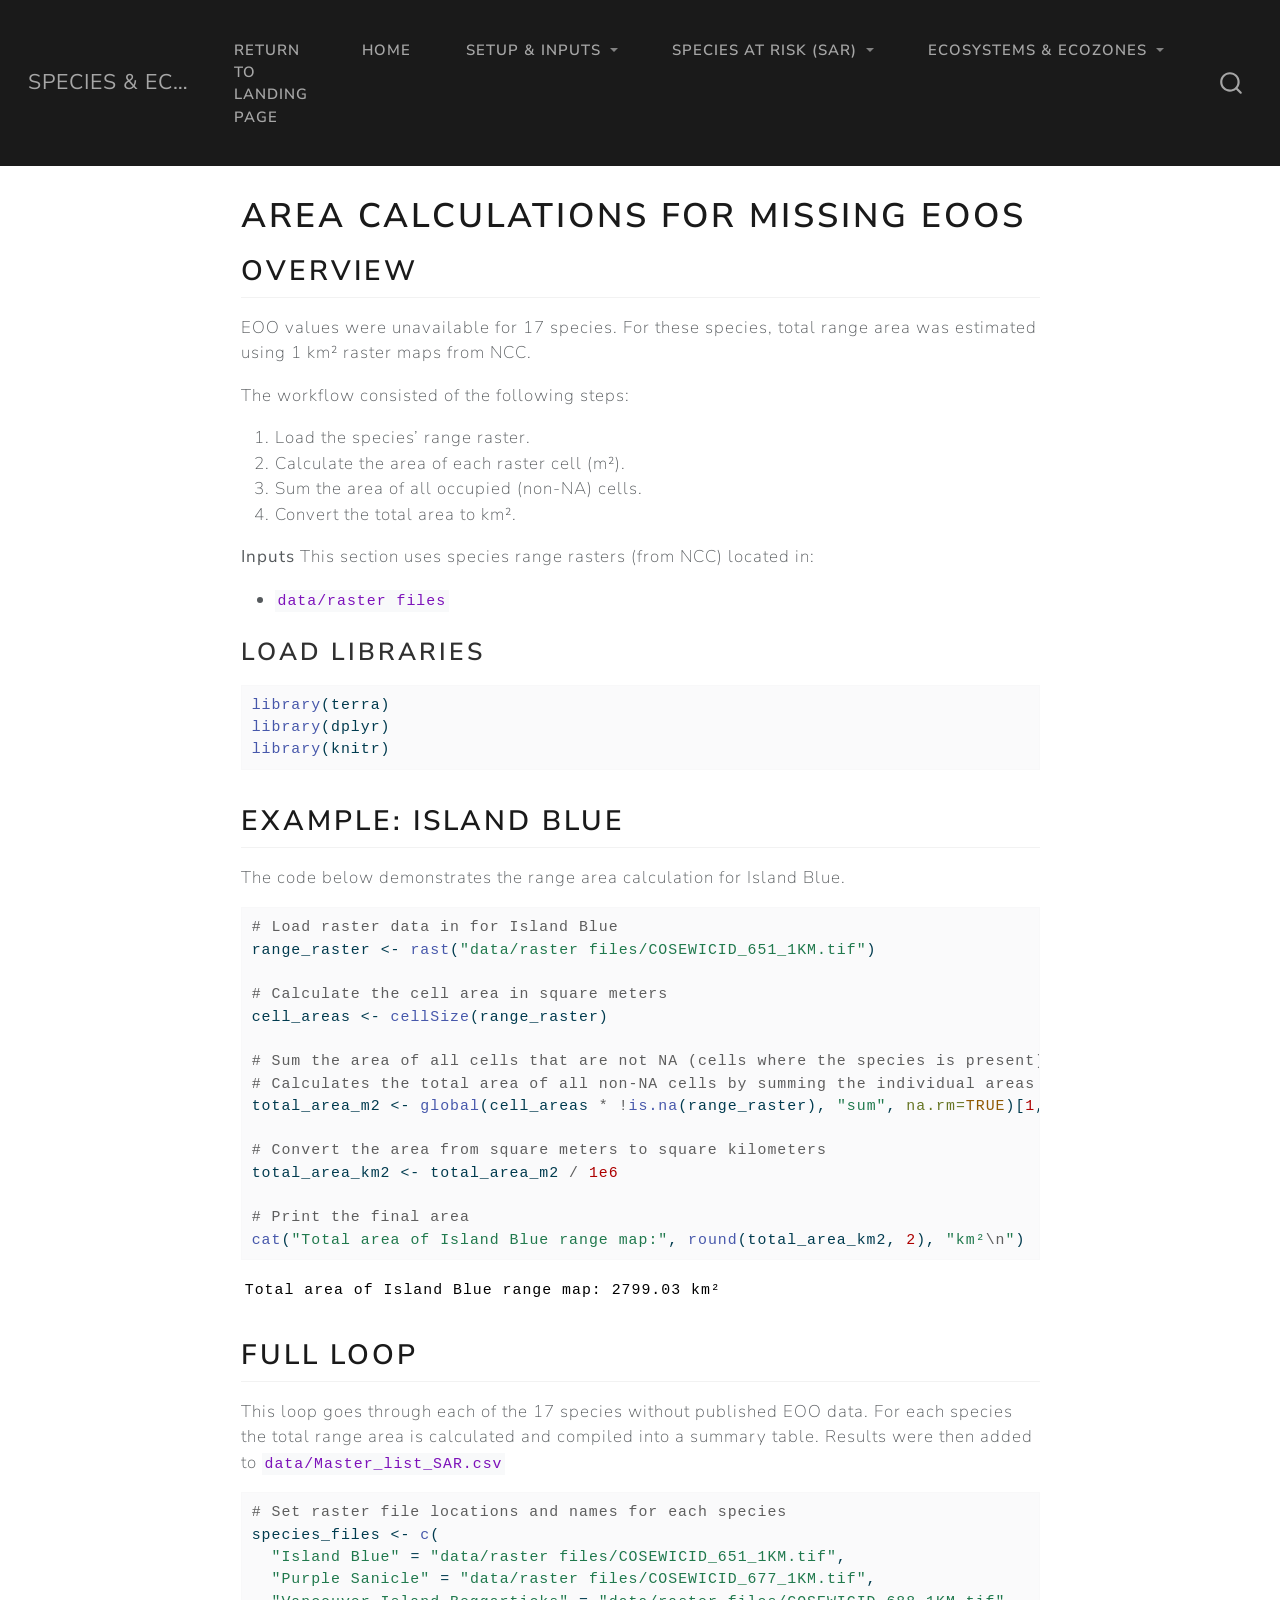
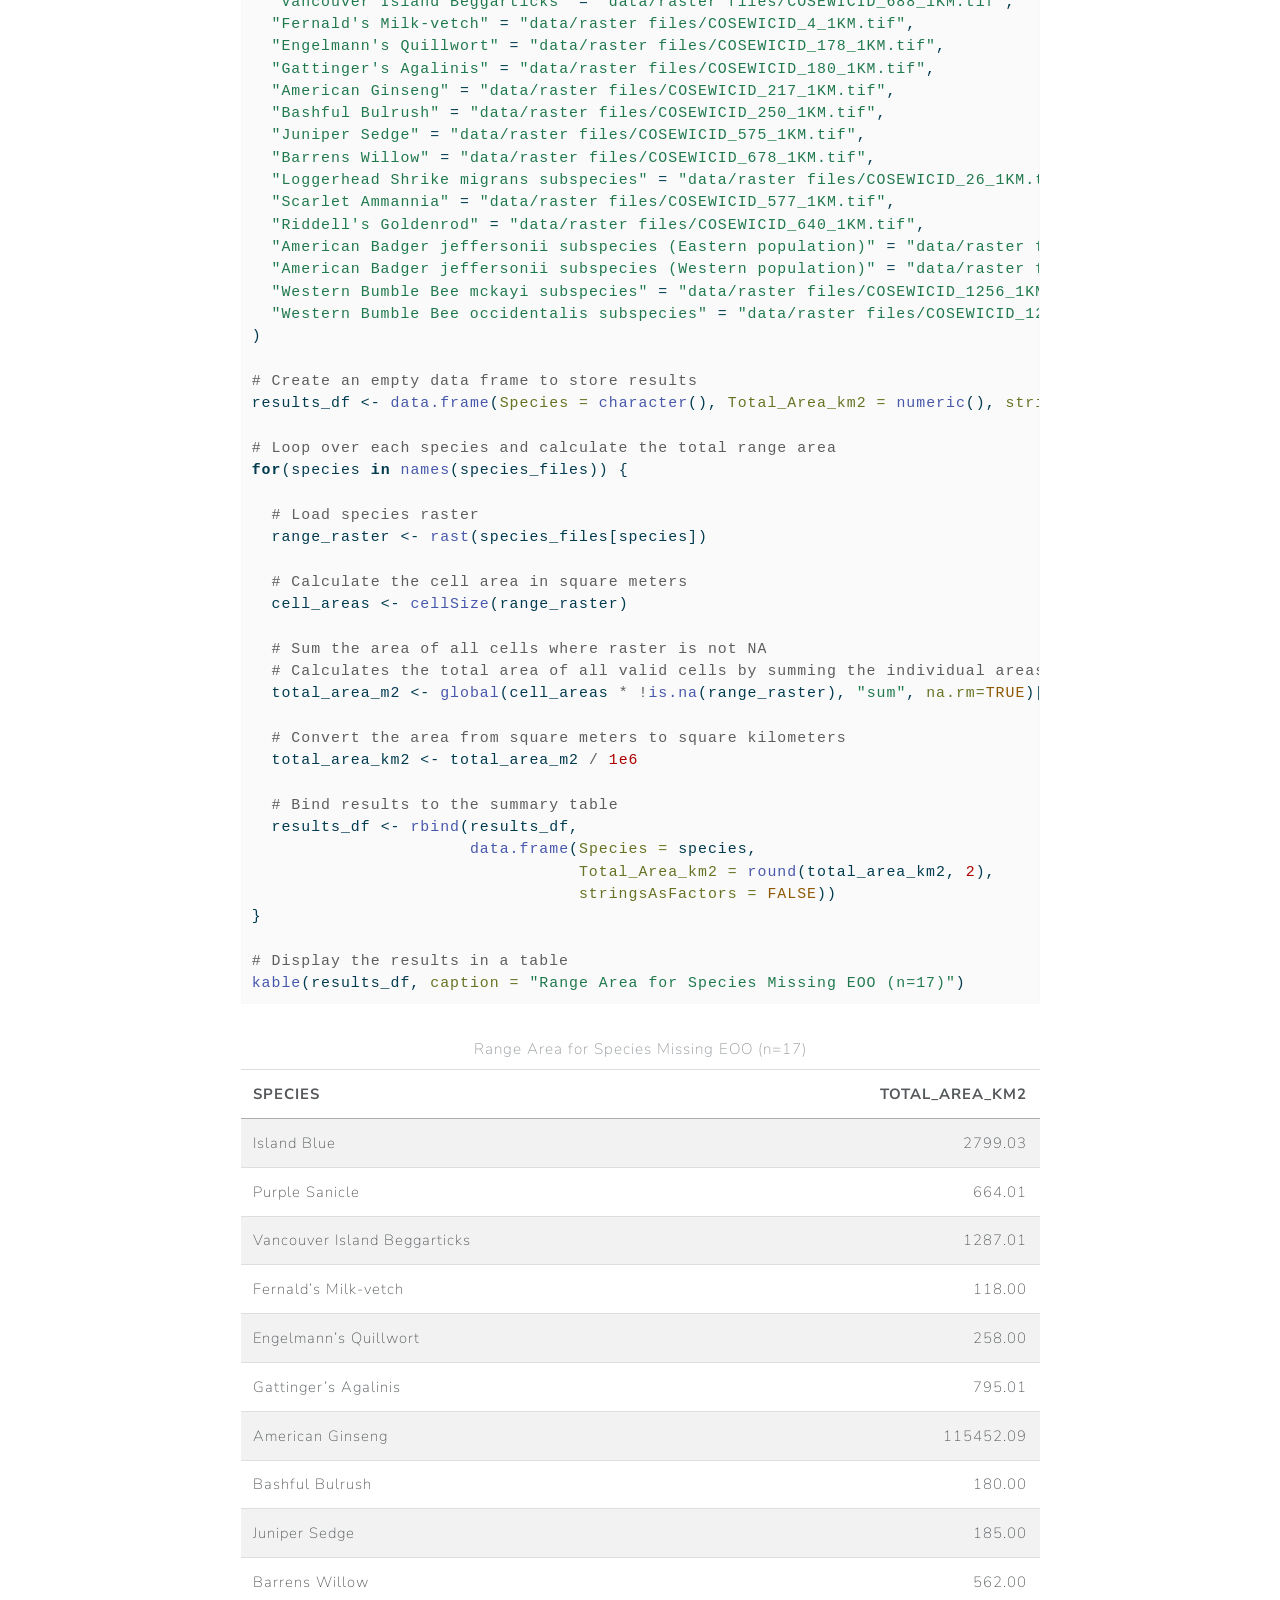
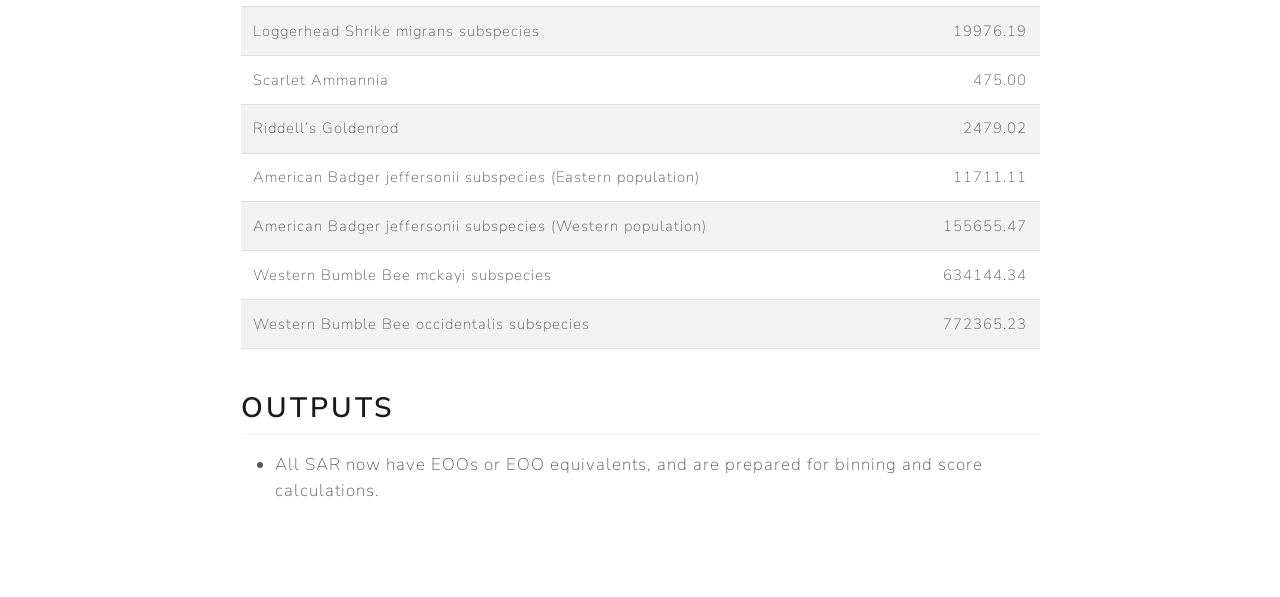
==== commit b5a4f3db: "update" ====
--- a/01-Range_Map_Area_Calculations.html
+++ b/01-Range_Map_Area_Calculations.html
@@ -125,8 +125,12 @@
           <div class="collapse navbar-collapse" id="navbarCollapse">
             <ul class="navbar-nav navbar-nav-scroll me-auto">
   <li class="nav-item">
+    <a class="nav-link" href="https://kelseyfreitag.github.io/CEX_Landing_Page/"> 
+<span class="menu-text">Return to Landing Page</span></a>
+  </li>  
+  <li class="nav-item">
     <a class="nav-link" href="./index.html"> 
-<span class="menu-text">Overview</span></a>
+<span class="menu-text">Home</span></a>
   </li>  
   <li class="nav-item dropdown ">
     <a class="nav-link dropdown-toggle" href="#" id="nav-menu-setup--inputs" role="link" data-bs-toggle="dropdown" aria-expanded="false">
